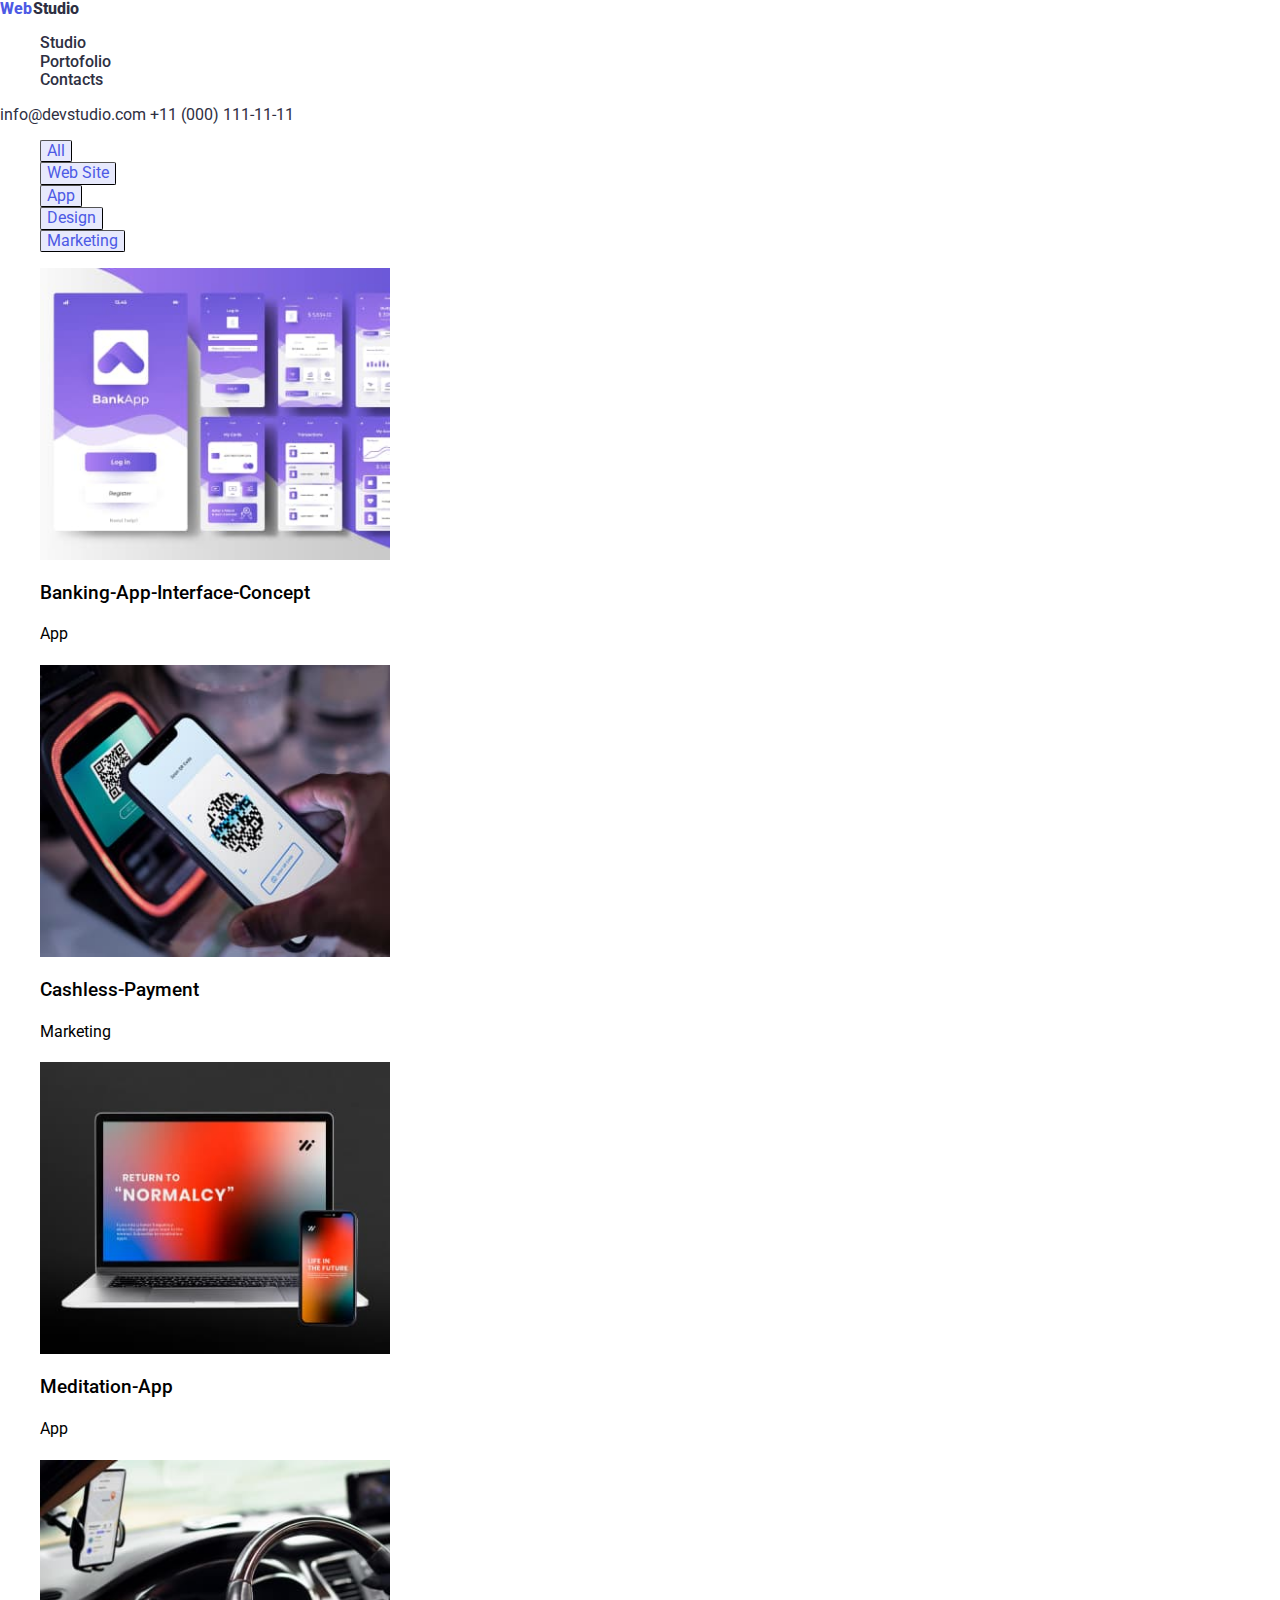
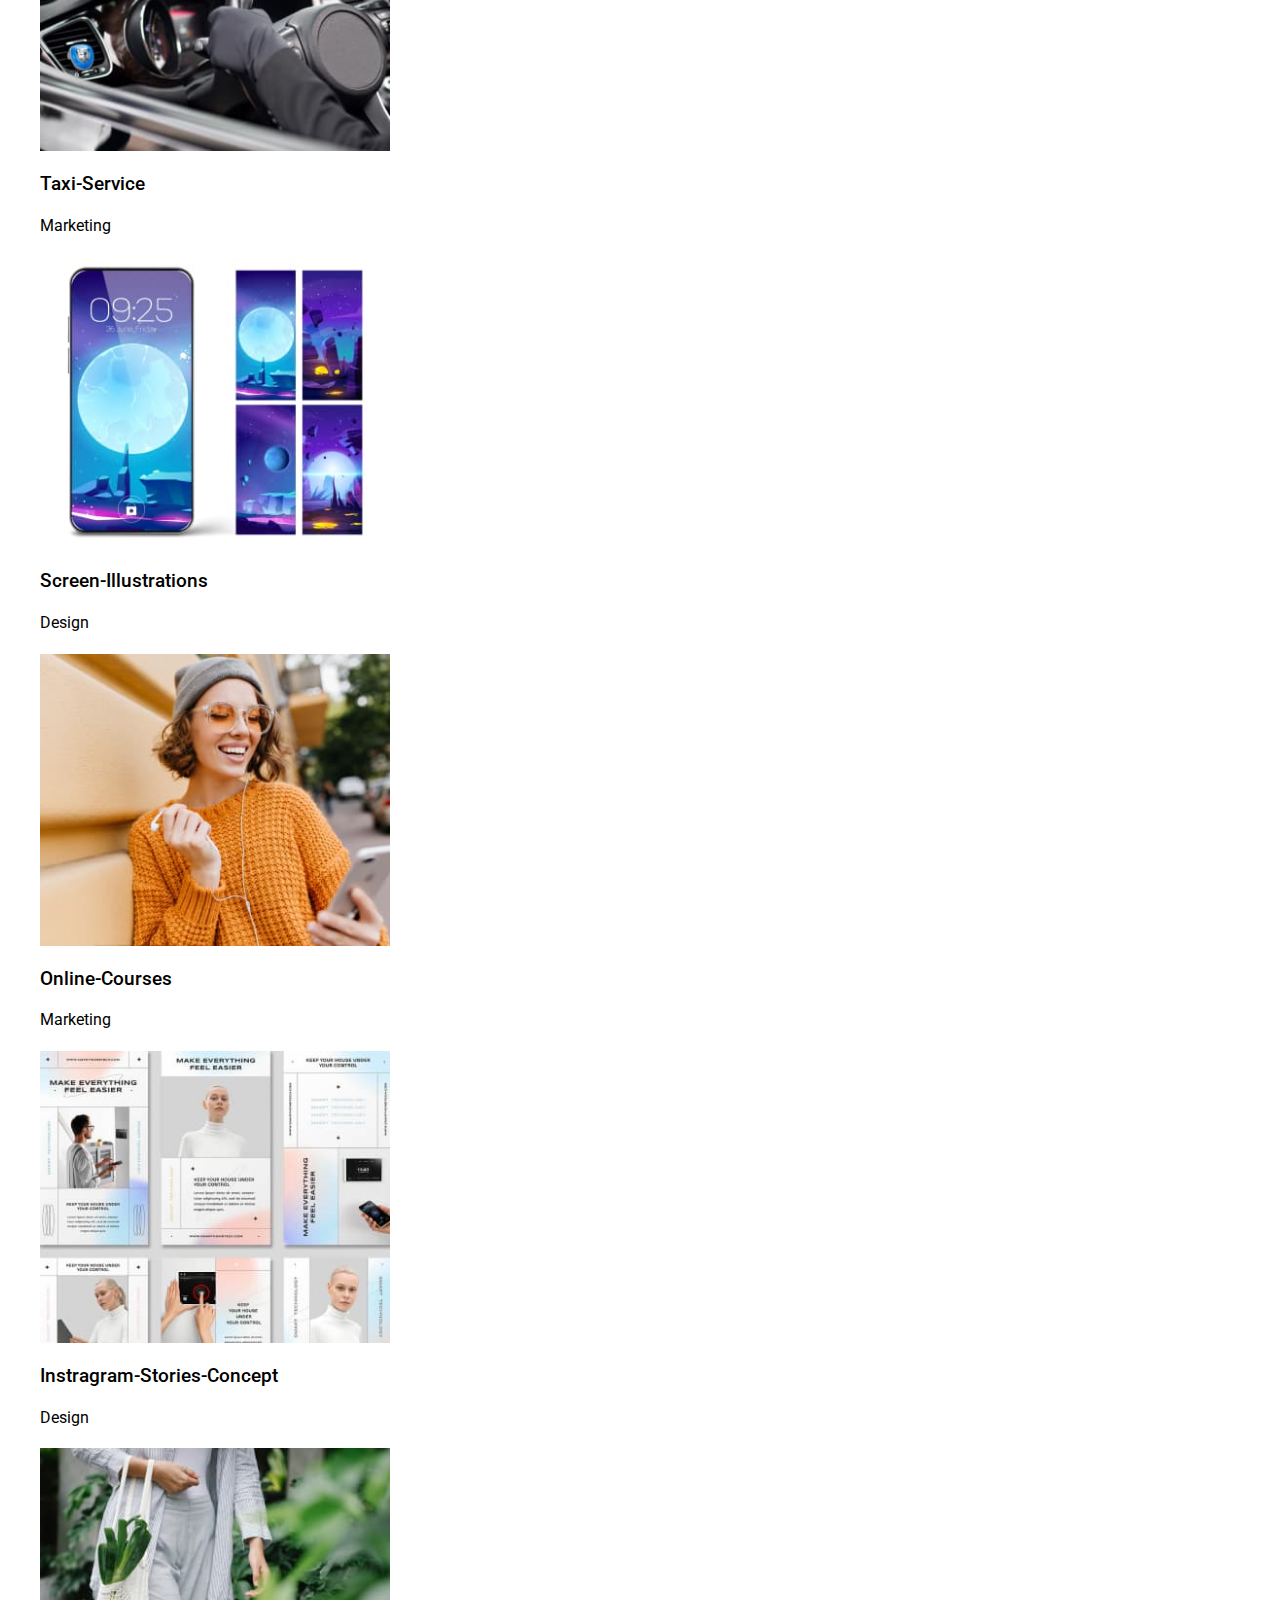
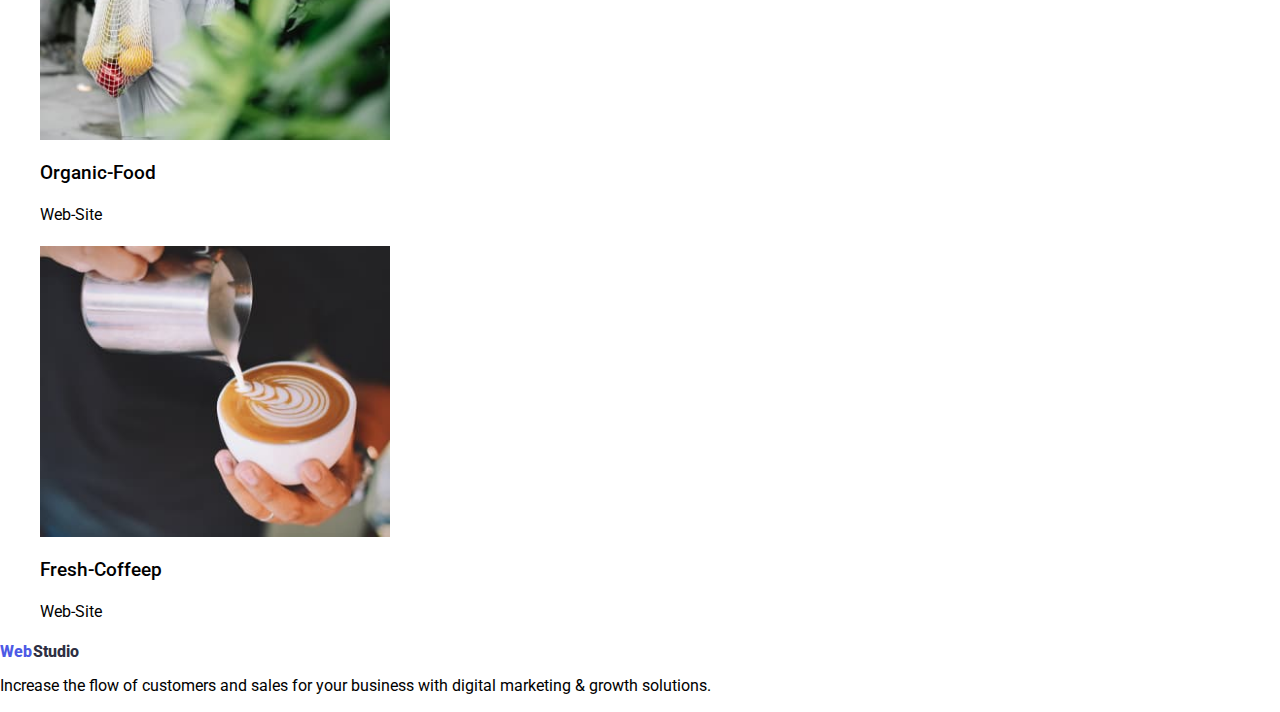
==== portfolio.html @ 665c450c "normalize added" ====
<!DOCTYPE html>
<html lang="en">
  <head>
    <meta charset="UTF-8" />
    <meta name="viewport" content="width=device-width, initial-scale=1.0" />
    <title>Portofoliu t2</title>
    <link rel="preconnect" href="https://fonts.googleapis.com" />
    <link rel="preconnect" href="https://fonts.gstatic.com" crossorigin />
    <link
      href="https://fonts.googleapis.com/css2?family=Raleway:ital,wght@0,100..900;1,100..900&family=Roboto:ital,wght@0,100;0,300;0,400;0,500;0,700;0,900;1,100;1,300;1,400;1,500;1,700;1,900&display=swap"
      rel="stylesheet"
    />
    <link rel="stylesheet" href="css/style.css" />
    <link rel="stylesheet" href="css/modern.normalize.css" />
  </head>
  <body>
    <header class="global-header">
      <a class="logo" href="index.html">
        <span class="web">Web</span>
        <span class="studio">Studio</span>
      </a>

      <nav>
        <ul class="nav-bar">
          <li><a href="index.html">Studio</a></li>
          <li><a href="portfolio.html">Portofolio</a></li>
          <li><a href="contacts.html">Contacts</a></li>
        </ul>
      </nav>

      <a class="a-contact" href="mailto:info@devstudio.com"
        >info@devstudio.com</a
      >
      <a class="a-contact" href="tel:+11(000)111-11-11">+11 (000) 111-11-11</a>
    </header>
    <main>
      <section>
        <ul>
          <li>
            <button class="button-category" type="button">All</button>
          </li>
          <li>
            <button class="button-category" type="button">Web Site</button>
          </li>
          <li>
            <button class="button-category" type="button">App</button>
          </li>
          <li>
            <button class="button-category" type="button">Design</button>
          </li>
          <li>
            <button class="button-category" type="button">Marketing</button>
          </li>
        </ul>
      </section>
      <section>
        <ul>
          <li>
            <img src="images/img(4)(1).jpg" alt="Banking" width="350" />
          </li>
          <li>
            <h3 class="h3-courses">Banking-App-Interface-Concept</h3>
          </li>
          <li>
            <h4 class="h4-clas">App</h4>
          </li>
          <li>
            <img src="images/img(5)(1).jpg" alt="Cashless" width="350" />
          </li>
          <li>
            <h3 class="h3-courses">Cashless-Payment</h3>
          </li>
          <li>
            <h4 class="h4-clas">Marketing</h4>
          </li>
          <li>
            <img src="images/img(6)(1).jpg" alt="Meditation" width="350" />
          </li>
          <li>
            <h3 class="h3-courses">Meditation-App</h3>
          </li>
          <li>
            <h4 class="h4-clas">App</h4>
          </li>
          <li>
            <img src="images/img(7)(1).jpg" alt="Taxi" width="350" />
          </li>
          <li>
            <h3 class="h3-courses">Taxi-Service</h3>
          </li>
          <li>
            <h4 class="h4-clas">Marketing</h4>
          </li>
          <li>
            <img src="images/img(8)(1).jpg" alt="Screen" width="350" />
          </li>
          <li>
            <h3 class="h3-courses">Screen-Illustrations</h3>
          </li>
          <li>
            <h4 class="h4-clas">Design</h4>
          </li>
          <li>
            <img src="images/img(9)(1).jpg" alt="Online" width="350" />
          </li>
          <li>
            <h3 class="h3-courses">Online-Courses</h3>
          </li>
          <li>
            <h4 class="h4-clas">Marketing</h4>
          </li>
          <li>
            <img src="images/img(10)(1).jpg" alt="Instragram" width="350" />
          </li>
          <li>
            <h3 class="h3-courses">Instragram-Stories-Concept</h3>
          </li>
          <li>
            <h4 class="h4-clas">Design</h4>
          </li>
          <li>
            <img src="images/img(11)(1).jpg" alt="Organic" width="350" />
          </li>
          <li>
            <h3 class="h3-courses">Organic-Food</h3>
          </li>
          <li>
            <h4 class="h4-clas">Web-Site</h4>
          </li>
          <li>
            <img src="images/img(12)(1).jpg" alt="Fresh" width="350" />
          </li>
          <li>
            <h3 class="h3-courses">Fresh-Coffeep</h3>
          </li>
          <li>
            <h4 class="h4-clas">Web-Site</h4>
          </li>
        </ul>
      </section>
    </main>
    <footer>
      <span class="web">Web</span>
      <span class="studio">Studio</span>
      <p class="p-desciption">
        Increase the flow of customers and sales for your business with digital
        marketing & growth solutions.
      </p>
    </footer>
  </body>
</html>
---- css/style.css ----
:root {
    color: #000000;
    --link-color-hover: black ;
    --heading-font-family:"Raleway", sans-serif;
    --text-font-family:"Roboto", sans-serif;
}

* {
    font-family: var(--text-font-family);
}

ul {
    list-style-type:none;
}

a {
    text-decoration: none;
    color: #2E2F42;
}

.global-header .main-nav a:hover {
    color: var(--link-color_hover): #000000
    cursor: pointer;
}

.button{
    background-color: #4D5AE5 ;
    /* Culoarea dorită când butonul este apăsat */
    color: white;
    /* Culoarea textului pentru contrast */
    border-width: 0.5px;
    cursor: pointer;
}

.web,
.studio{
    --heading-font-family: "Raleway", sans-serif;
    font-weight: 800;
    text-decoration: none;
    color: #000000;
   
}

.web{
    color: #4D5AE5;
}

.studio{
    color: #2E2F42;
    margin: -0.25%;
}

.nav-bar,
.nav-bar:visited{
    --text-font-family:"Roboto"sans-serif;
    font-weight: 500;
}

.a-contact{
    --text-font-family: "Roboto" sans-serif;
    font-weight: 400;
}

.h1-hero{
    --text-font-family: "Roboto" sans-serif;
    font-weight: 700;
}

.button-1,
.button-category:active{
    --text-font-family: "Roboto" sans-serif;
    color: white;
    font-weight: 500;
    background-color: #4D5AE5;
    border-radius: 2px;
    padding: 10 px;
}

.button-category{
    color: #4D5AE5;
    background-color: #E7E9FC;
    border-radius: 2px;
    border-width: 0.1px;
}

.h3-sections,
.h3-names,
.h3-courses{
    --text-font-family:"Roboto"sans-serif;
    font-weight: 500;
}

.p-desciption,
.h4-jobs,
.h4-clas{
    --text-font-family: "Roboto" sans-serif;
    font-weight: 400;
}

.h2-mission,
.h2-team{
    --text-font-family: "Roboto" sans-serif;
    font-weight: 700;
}

.h1,
.h2,
.h3,
.h4,
.h5,
.h6,
.p,
.ul {
    margin: 0;
    padding: 0;
    list-style: none;
}
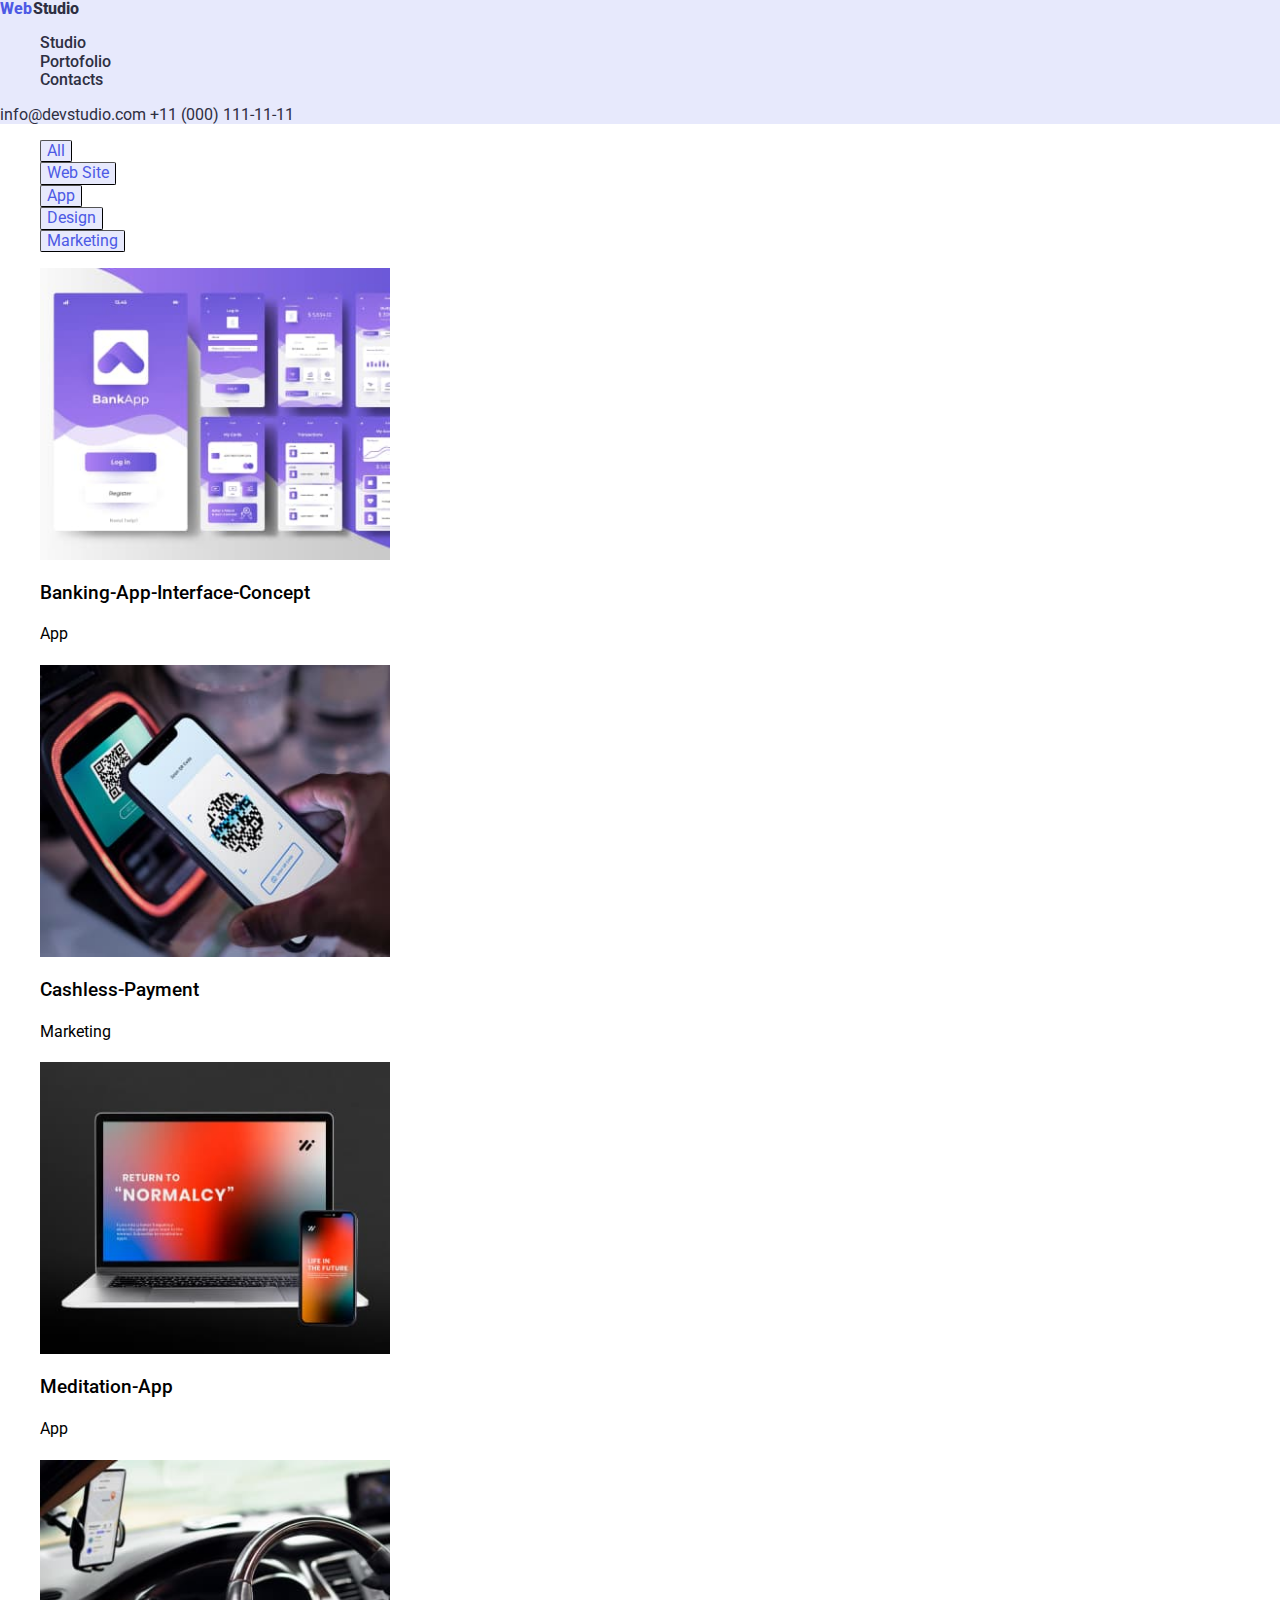
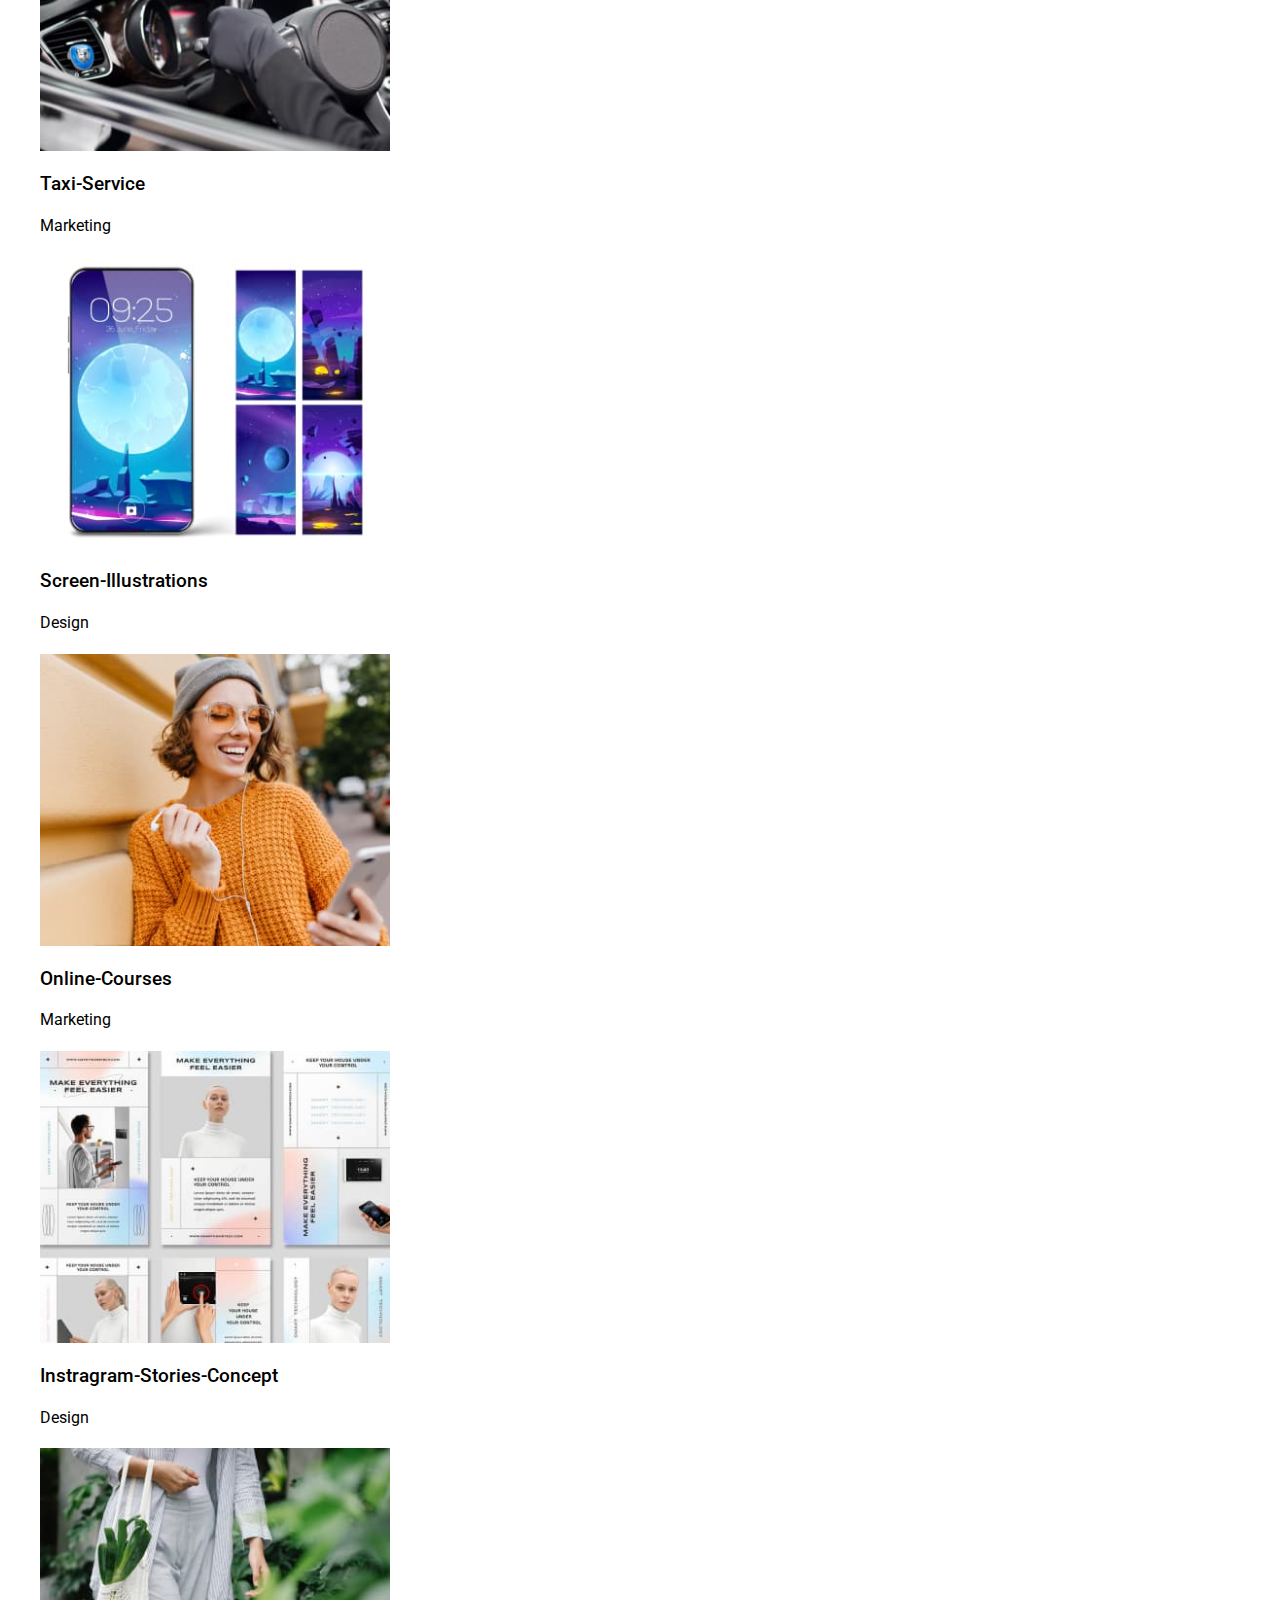
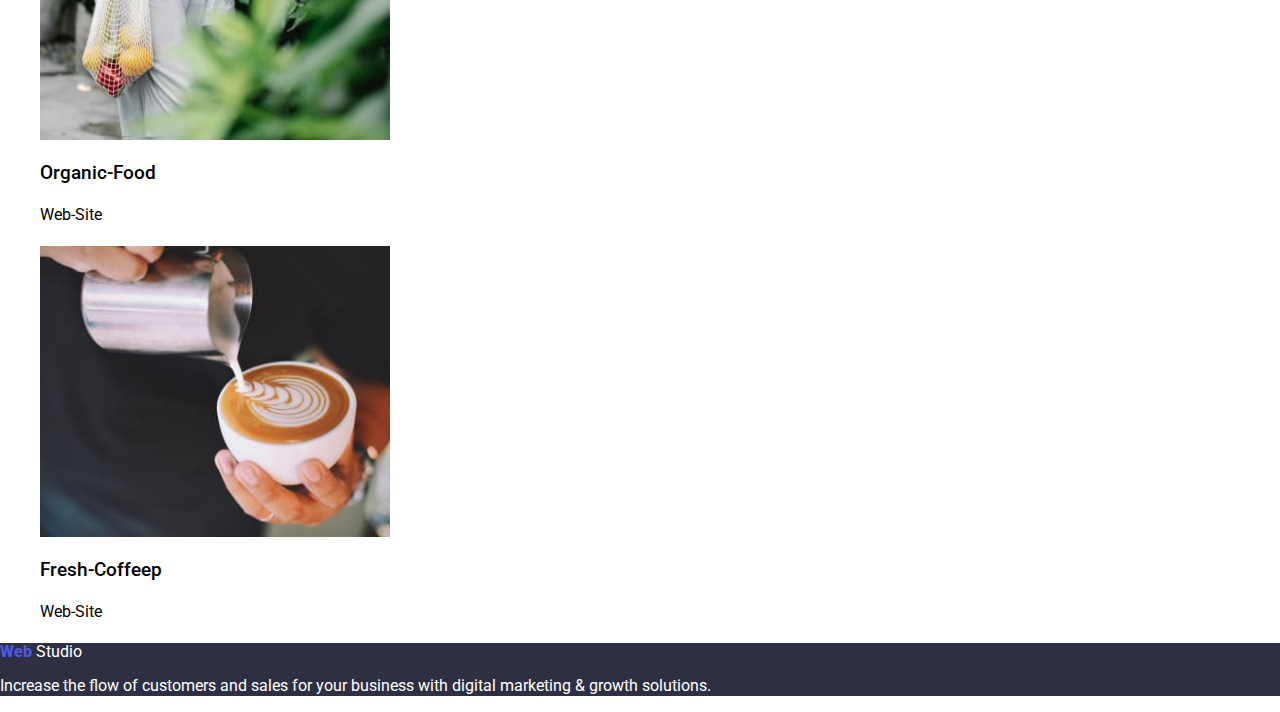
==== commit fb902761: "background addes" ====
--- a/portfolio.html
+++ b/portfolio.html
@@ -139,9 +139,9 @@
         </ul>
       </section>
     </main>
-    <footer>
+    <footer class="font-hero">
       <span class="web">Web</span>
-      <span class="studio">Studio</span>
+      <span class="studio-footer">Studio</span>
       <p class="p-desciption">
         Increase the flow of customers and sales for your business with digital
         marketing & growth solutions.
--- a/css/style.css
+++ b/css/style.css
@@ -64,6 +64,7 @@
 .h1-hero{
     --text-font-family: "Roboto" sans-serif;
     font-weight: 700;
+    color: white;
 }
 
 .button-1,
@@ -90,7 +91,10 @@
     font-weight: 500;
 }
 
-.p-desciption,
+.p-desciption{
+    color: white;
+}
+
 .h4-jobs,
 .h4-clas{
     --text-font-family: "Roboto" sans-serif;
@@ -114,4 +118,21 @@
     margin: 0;
     padding: 0;
     list-style: none;
+}
+
+.font-hero{
+    background-color: #2E2F42;
+}
+
+.studio-footer{
+    color: white;
+}
+
+.font-team{
+    background-color: #F4F4FD;
+}
+
+.index-header,
+.global-header{
+    background-color: #E7E9FC;
 }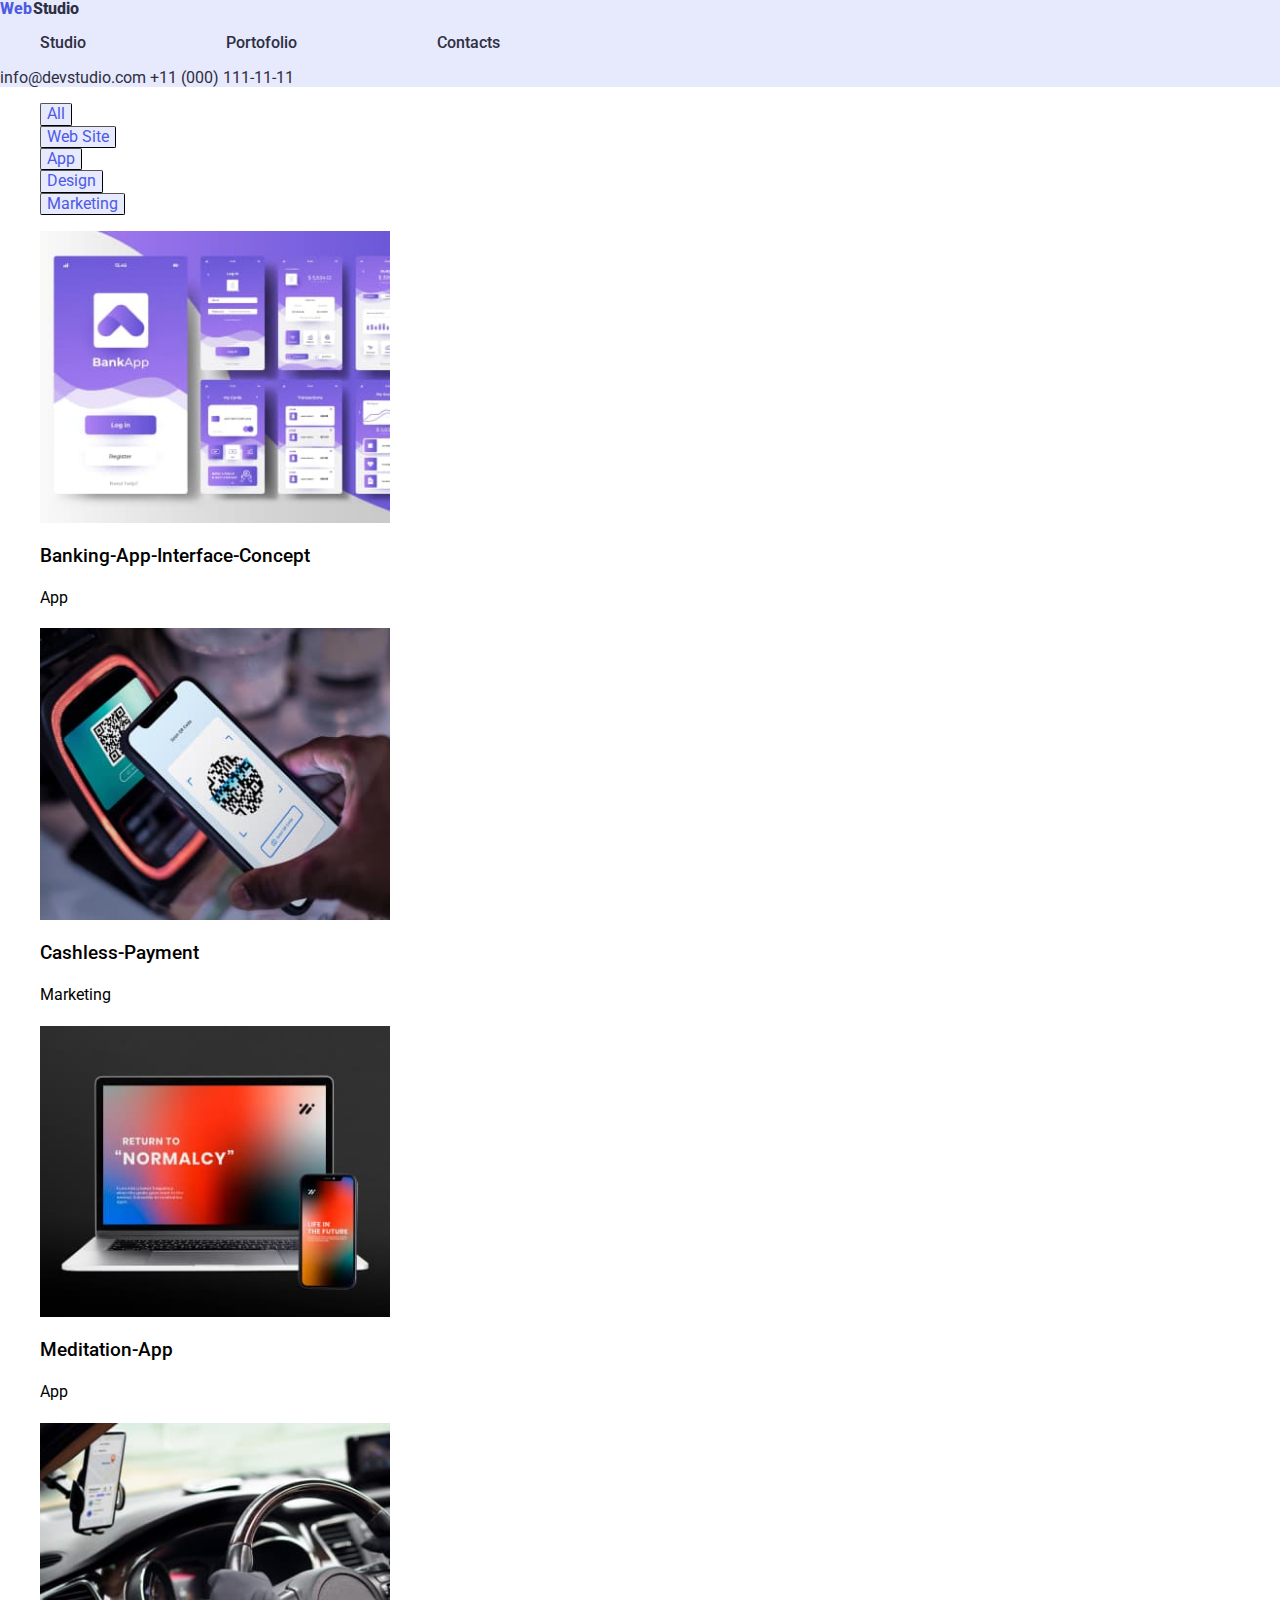
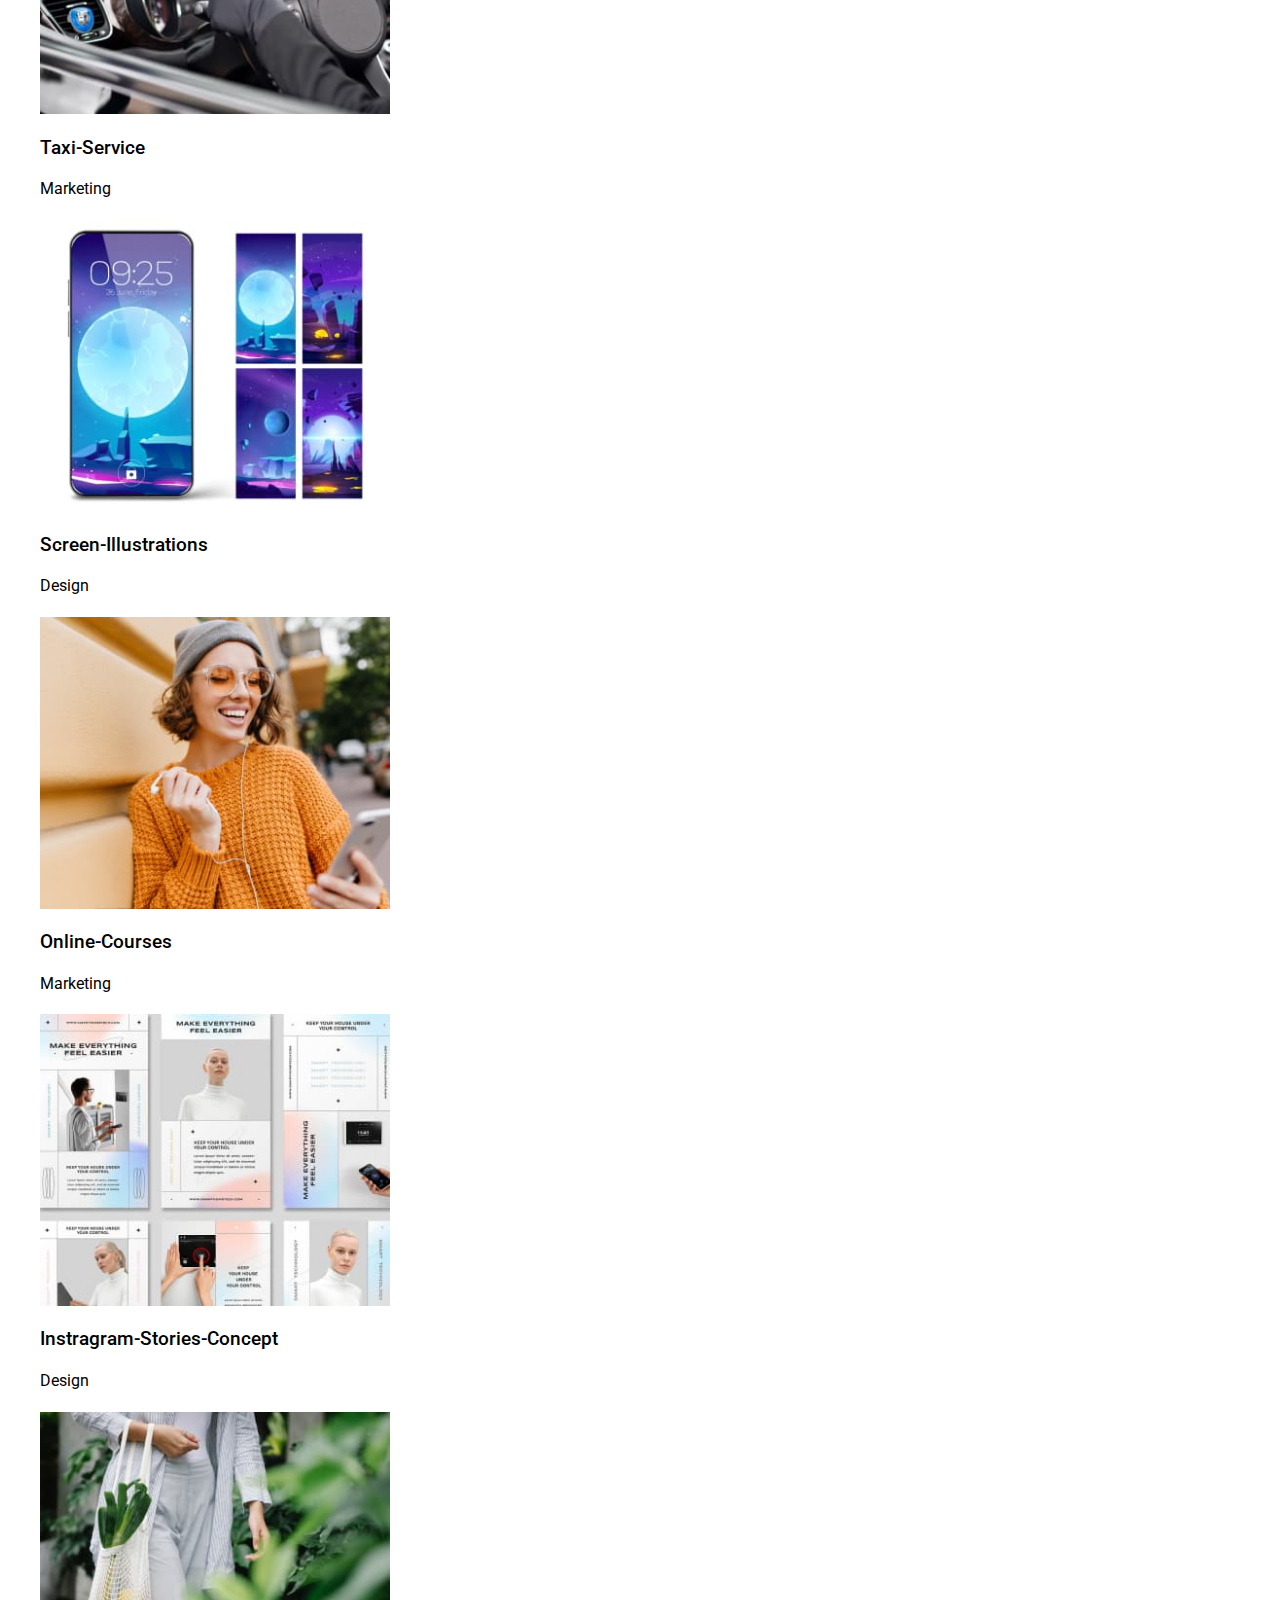
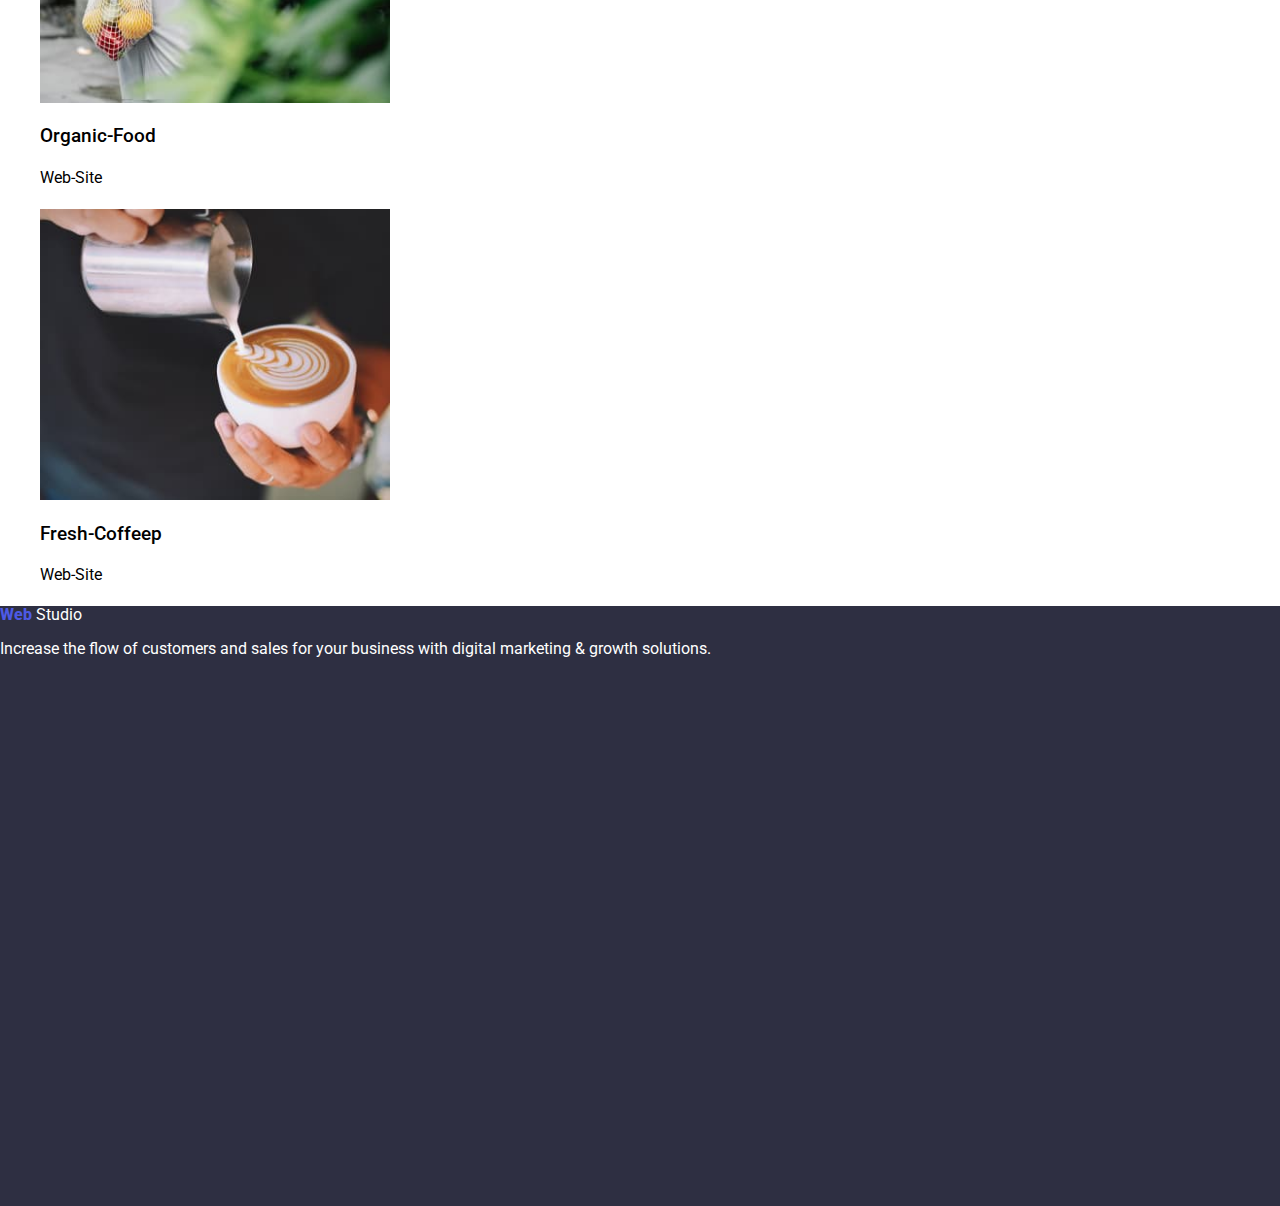
==== commit 876a3ced: "margins added" ====
--- a/portfolio.html
+++ b/portfolio.html
@@ -142,7 +142,7 @@
     <footer class="font-hero">
       <span class="web">Web</span>
       <span class="studio-footer">Studio</span>
-      <p class="p-desciption">
+      <p class="p-desciption-footer">
         Increase the flow of customers and sales for your business with digital
         marketing & growth solutions.
       </p>
--- a/css/style.css
+++ b/css/style.css
@@ -91,8 +91,12 @@
     font-weight: 500;
 }
 
-.p-desciption{
-    color: white;
+.p-description{
+    color: black;
+    margin-top: 8px;
+}
+.p-desciption-footer{
+    color: rgb(255, 255, 255);
 }
 
 .h4-jobs,
@@ -122,6 +126,16 @@
 
 .font-hero{
     background-color: #2E2F42;
+    width: 1440px;
+    top: 72px;
+    height: 600px;
+}
+
+.font-footer{
+    background-color: #2E2F42;
+    width: 1440px;
+    top: 2280px;
+    height: 312px;
 }
 
 .studio-footer{
@@ -135,4 +149,46 @@
 .index-header,
 .global-header{
     background-color: #E7E9FC;
-}+}
+
+.index-header{
+    display: inline-flex;
+    justify-content: space-between;
+    width: 1440px;
+}
+
+.nav-bar{
+    display: inline-flex;
+    justify-content: space-between;
+    width: 500px;
+}
+
+.section-describe{
+    display: flex;
+    justify-content: center;
+    padding: 120px 156px;    
+}
+.container{
+    width: 1128px;
+}
+.describe{
+    display: flex;
+}
+.li-sub-hero{
+    margin: 24px;
+}
+
+.section-WAWD{
+    display: flex;
+    justify-content: center;
+}
+
+.WAWD-img{
+    display: inline-flex;
+}
+
+.li-WAWD{
+    margin: 24px;
+    margin-top: 72px;
+}
+
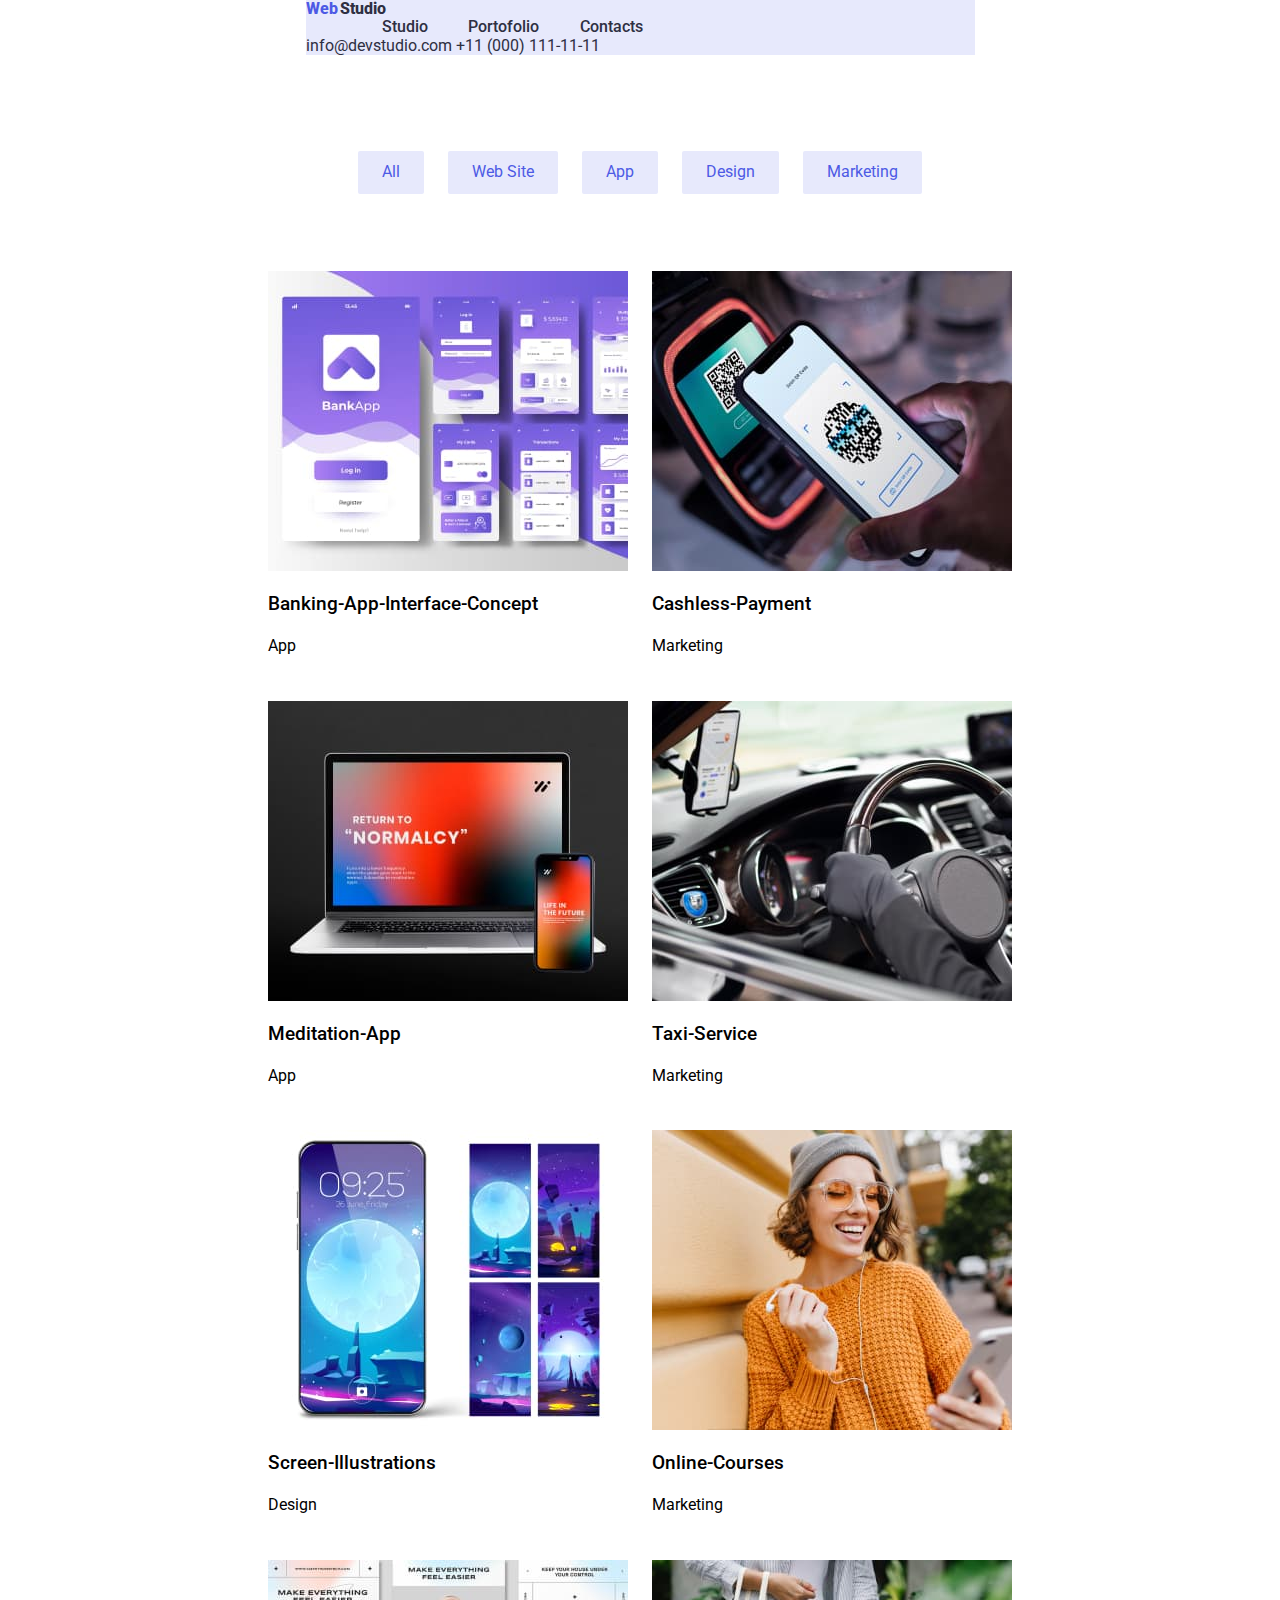
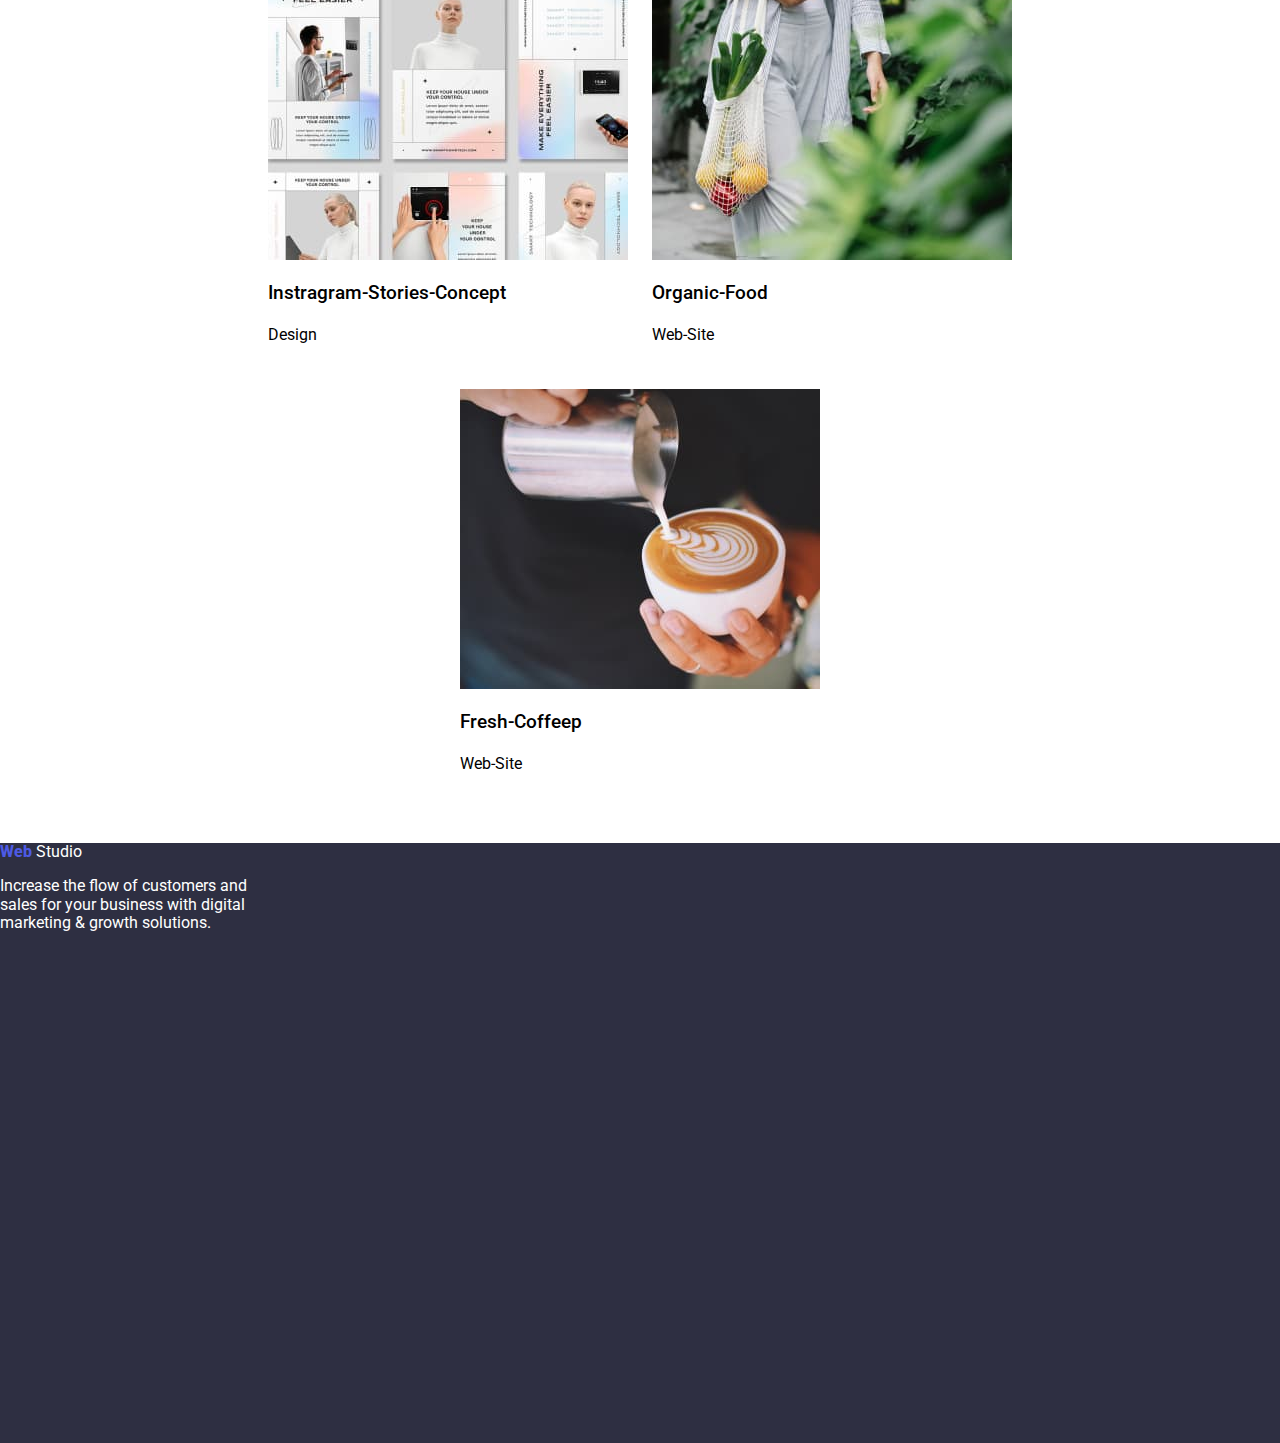
==== commit 2471bf9a: "portofolio hw 3 done,kinda" ====
--- a/portfolio.html
+++ b/portfolio.html
@@ -14,138 +14,154 @@
     <link rel="stylesheet" href="css/modern.normalize.css" />
   </head>
   <body>
-    <header class="global-header">
-      <a class="logo" href="index.html">
-        <span class="web">Web</span>
-        <span class="studio">Studio</span>
-      </a>
+    <div class="container-index">
+      <header class="global-header">
+        <a class="logo" href="index.html">
+          <span class="web">Web</span>
+          <span class="studio">Studio</span>
+        </a>
 
-      <nav>
-        <ul class="nav-bar">
-          <li><a href="index.html">Studio</a></li>
-          <li><a href="portfolio.html">Portofolio</a></li>
-          <li><a href="contacts.html">Contacts</a></li>
-        </ul>
-      </nav>
+        <nav>
+          <ul class="nav-bar">
+            <li><a href="index.html">Studio</a></li>
+            <li><a href="portfolio.html">Portofolio</a></li>
+            <li><a href="contacts.html">Contacts</a></li>
+          </ul>
+        </nav>
 
-      <a class="a-contact" href="mailto:info@devstudio.com"
-        >info@devstudio.com</a
-      >
-      <a class="a-contact" href="tel:+11(000)111-11-11">+11 (000) 111-11-11</a>
-    </header>
+        <a class="a-contact" href="mailto:info@devstudio.com"
+          >info@devstudio.com</a
+        >
+        <a class="a-contact" href="tel:+11(000)111-11-11"
+          >+11 (000) 111-11-11</a
+        >
+      </header>
+    </div>
     <main>
-      <section>
-        <ul>
-          <li>
+      <section class="section-courses">
+        <ul class="container-button">
+          <li class="container-lib">
             <button class="button-category" type="button">All</button>
           </li>
-          <li>
+          <li class="container-lib">
             <button class="button-category" type="button">Web Site</button>
           </li>
-          <li>
+          <li class="container-lib">
             <button class="button-category" type="button">App</button>
           </li>
-          <li>
+          <li class="container-lib">
             <button class="button-category" type="button">Design</button>
           </li>
-          <li>
+          <li class="container-lib">
             <button class="button-category" type="button">Marketing</button>
           </li>
         </ul>
       </section>
-      <section>
-        <ul>
+      <section class="section-courses">
+        <ul class="container-courses">
           <li>
-            <img src="images/img(4)(1).jpg" alt="Banking" width="350" />
-          </li>
-          <li>
+            <img
+              src="images/img(4)(1).jpg"
+              alt="Banking"
+              width="360"
+              height="300"
+            />
             <h3 class="h3-courses">Banking-App-Interface-Concept</h3>
-          </li>
-          <li>
             <h4 class="h4-clas">App</h4>
           </li>
           <li>
-            <img src="images/img(5)(1).jpg" alt="Cashless" width="350" />
-          </li>
-          <li>
+            <img
+              src="images/img(5)(1).jpg"
+              alt="Cashless"
+              width="360"
+              height="300"
+            />
             <h3 class="h3-courses">Cashless-Payment</h3>
-          </li>
-          <li>
             <h4 class="h4-clas">Marketing</h4>
           </li>
           <li>
-            <img src="images/img(6)(1).jpg" alt="Meditation" width="350" />
-          </li>
-          <li>
+            <img
+              src="images/img(6)(1).jpg"
+              alt="Meditation"
+              width="360"
+              height="300"
+            />
             <h3 class="h3-courses">Meditation-App</h3>
-          </li>
-          <li>
             <h4 class="h4-clas">App</h4>
           </li>
           <li>
-            <img src="images/img(7)(1).jpg" alt="Taxi" width="350" />
-          </li>
-          <li>
+            <img
+              src="images/img(7)(1).jpg"
+              alt="Taxi"
+              width="360"
+              height="300"
+            />
             <h3 class="h3-courses">Taxi-Service</h3>
-          </li>
-          <li>
             <h4 class="h4-clas">Marketing</h4>
           </li>
           <li>
-            <img src="images/img(8)(1).jpg" alt="Screen" width="350" />
-          </li>
-          <li>
+            <img
+              src="images/img(8)(1).jpg"
+              alt="Screen"
+              width="360"
+              height="300"
+            />
             <h3 class="h3-courses">Screen-Illustrations</h3>
-          </li>
-          <li>
             <h4 class="h4-clas">Design</h4>
           </li>
           <li>
-            <img src="images/img(9)(1).jpg" alt="Online" width="350" />
-          </li>
-          <li>
+            <img
+              src="images/img(9)(1).jpg"
+              alt="Online"
+              width="360"
+              height="300"
+            />
             <h3 class="h3-courses">Online-Courses</h3>
-          </li>
-          <li>
             <h4 class="h4-clas">Marketing</h4>
           </li>
           <li>
-            <img src="images/img(10)(1).jpg" alt="Instragram" width="350" />
-          </li>
-          <li>
+            <img
+              src="images/img(10)(1).jpg"
+              alt="Instragram"
+              width="360"
+              height="300"
+            />
             <h3 class="h3-courses">Instragram-Stories-Concept</h3>
-          </li>
-          <li>
             <h4 class="h4-clas">Design</h4>
           </li>
           <li>
-            <img src="images/img(11)(1).jpg" alt="Organic" width="350" />
-          </li>
-          <li>
+            <img
+              src="images/img(11)(1).jpg"
+              alt="Organic"
+              width="360"
+              height="300"
+            />
             <h3 class="h3-courses">Organic-Food</h3>
-          </li>
-          <li>
             <h4 class="h4-clas">Web-Site</h4>
           </li>
           <li>
-            <img src="images/img(12)(1).jpg" alt="Fresh" width="350" />
-          </li>
-          <li>
+            <img
+              src="images/img(12)(1).jpg"
+              alt="Fresh"
+              width="360"
+              height="300"
+            />
             <h3 class="h3-courses">Fresh-Coffeep</h3>
-          </li>
-          <li>
             <h4 class="h4-clas">Web-Site</h4>
           </li>
         </ul>
       </section>
     </main>
-    <footer class="font-hero">
-      <span class="web">Web</span>
-      <span class="studio-footer">Studio</span>
-      <p class="p-desciption-footer">
-        Increase the flow of customers and sales for your business with digital
-        marketing & growth solutions.
-      </p>
-    </footer>
+
+    <div class="container-footer">
+      <footer class="font-hero">
+        <span class="web">Web</span>
+        <span class="studio-footer">Studio</span>
+        <p class="p-desciption-footer">
+          Increase the flow of customers and sales for your business with
+          digital marketing & growth solutions.
+        </p>
+      </footer>
+    </div>
   </body>
 </html>
--- a/css/style.css
+++ b/css/style.css
@@ -65,6 +65,14 @@
     --text-font-family: "Roboto" sans-serif;
     font-weight: 700;
     color: white;
+    margin: 188px 472px 48px 472px;
+    width: 496px;
+    height: 120px;
+    display: flex;
+    justify-content: center;
+    align-items: center;
+    font-size: 56px;
+    text-align: center;
 }
 
 .button-1,
@@ -73,15 +81,22 @@
     color: white;
     font-weight: 500;
     background-color: #4D5AE5;
-    border-radius: 2px;
-    padding: 10 px;
+    border-radius: 4px;
+    padding: 10px;
+}
+
+.button-1{
+    margin: 0px 635px 188px 635px ;
+    width: 169px;
+    height: 56px;
 }
 
 .button-category{
     color: #4D5AE5;
     background-color: #E7E9FC;
     border-radius: 2px;
-    border-width: 0.1px;
+    padding: 12px 24px 12px 24px;
+    border: #9aa3ee;
 }
 
 .h3-sections,
@@ -91,12 +106,20 @@
     font-weight: 500;
 }
 
+.h3-sections{
+    margin-bottom: 8px;
+    margin-top: 0px;
+}
+
 .p-description{
     color: black;
     margin-top: 8px;
 }
 .p-desciption-footer{
     color: rgb(255, 255, 255);
+    height: 72px;
+    width: 264px;
+
 }
 
 .h4-jobs,
@@ -105,10 +128,11 @@
     font-weight: 400;
 }
 
-.h2-mission,
-.h2-team{
+.h2-mission{
     --text-font-family: "Roboto" sans-serif;
     font-weight: 700;
+    display: flex;
+    justify-content: center;
 }
 
 .h1,
@@ -124,6 +148,11 @@
     list-style: none;
 }
 
+.container-index{
+    display: flex;
+    justify-content: center;
+}
+
 .font-hero{
     background-color: #2E2F42;
     width: 1440px;
@@ -131,11 +160,27 @@
     height: 600px;
 }
 
+.container-hero{
+    justify-content: center;
+    align-content: center;
+    display: flex;
+    flex-wrap: wrap;
+    height: 600px;
+    flex-direction: column;
+
+}
+
+.container-upperhero{
+    display: flex;
+    justify-content: center;
+}
+
 .font-footer{
     background-color: #2E2F42;
     width: 1440px;
     top: 2280px;
     height: 312px;
+    padding: 100px 1020px 100px 156px
 }
 
 .studio-footer{
@@ -155,40 +200,131 @@
     display: inline-flex;
     justify-content: space-between;
     width: 1440px;
+    padding: 24px 156px;
 }
 
 .nav-bar{
     display: inline-flex;
     justify-content: space-between;
-    width: 500px;
-}
+    width: 261px;
+    margin: 0px 332px 0px 76px;
+    padding: 0px;
+}
+
+.mail{
+    margin-right:40px;
+}
+
 
 .section-describe{
     display: flex;
     justify-content: center;
-    padding: 120px 156px;    
+    margin: 120px 156px;    
 }
 .container{
     width: 1128px;
+    
 }
 .describe{
     display: flex;
+    padding: 0px;
 }
 .li-sub-hero{
-    margin: 24px;
+    width: 264px;
+}
+
+.lsh1,
+.lsh2,
+.lsh3{
+    margin-right: 24px;
+}
+
+.cont-mis{
+    display: flex;
+    justify-content: center;
 }
 
 .section-WAWD{
     display: flex;
     justify-content: center;
+    align-items: center;
 }
 
 .WAWD-img{
     display: inline-flex;
-}
-
-.li-WAWD{
-    margin: 24px;
-    margin-top: 72px;
-}
-
+    padding: 0px;
+}
+
+.li-WAWD1,
+.li-WAWD3{
+    margin: 72px 0px 120px 0px
+}
+.li-WAWD2{
+    margin: 72px 24px 120px 24px;
+}
+
+.team-list{
+    display: flex;
+    justify-content: center;
+    flex-wrap: wrap;
+    align-content: center;
+    gap: 24px;
+    padding: 0%;
+    margin: 72px 0px 120px 0px;
+}
+
+.container-team{
+    display: flex;
+    flex-wrap: wrap;
+    align-content: center;
+    gap: 24px;
+    margin: 72px 0px 120px;
+}
+
+.team-title{
+    display: flex;
+    justify-content: center;
+}
+
+.cont-details-img{
+    text-align: center;
+}
+
+  .container-footer{
+    display: flex;
+    justify-content: center;
+  }
+
+.container-button{
+    display: flex;
+    justify-content: center;
+    gap: 24px;
+    width: 586px;
+    height: 48px;
+    margin: 96px 168px 0px 168px;
+    padding: 0px;
+}
+
+.container-lib{
+    margin: 12px 24px 12px 24px;
+    font-size: 16px;
+    border-radius: 4px;
+    border: 1px;
+    margin: 0%;
+}
+
+.container-courses{
+    display: flex;    
+    justify-content: center;
+    align-content: center;
+    flex-wrap: wrap;
+    gap: 24px;
+    width: 1128px;
+    padding: 0%;
+    margin: 72px 156px 48px 156px;
+}
+
+.section-courses{
+    display: flex;
+    justify-content: center;
+}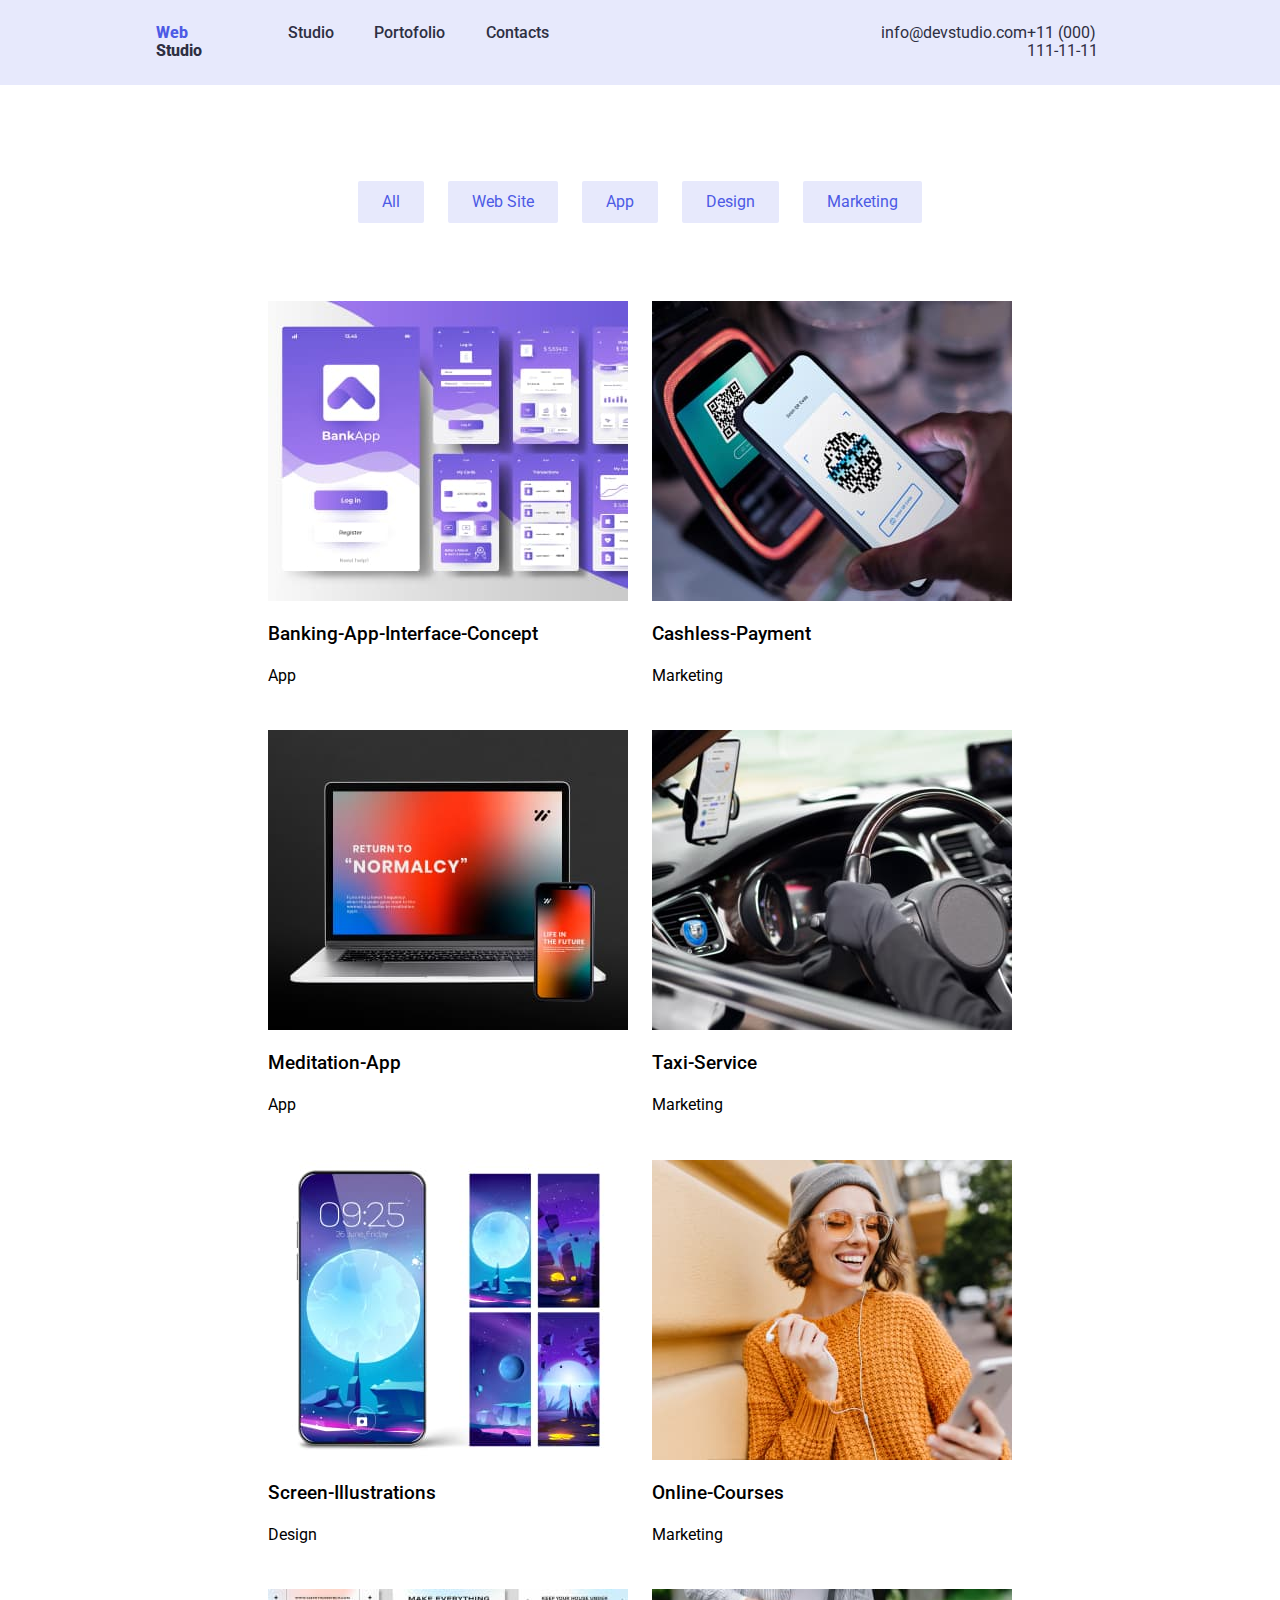
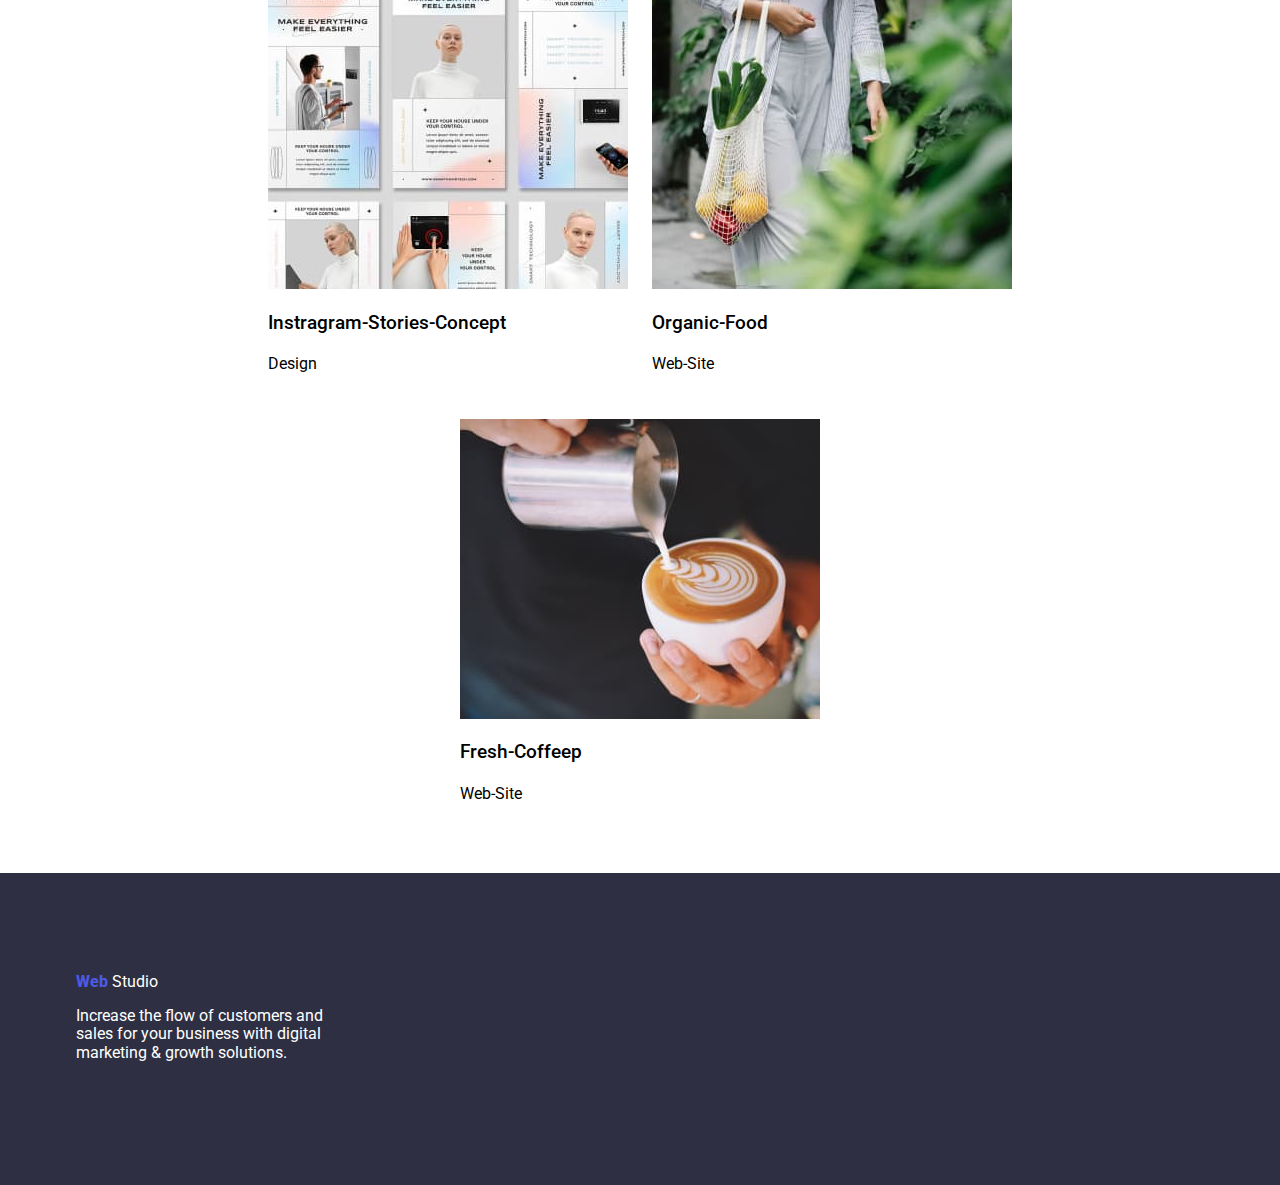
==== commit a0443e6a: "hw3 done 4ever" ====
--- a/portfolio.html
+++ b/portfolio.html
@@ -3,7 +3,7 @@
   <head>
     <meta charset="UTF-8" />
     <meta name="viewport" content="width=device-width, initial-scale=1.0" />
-    <title>Portofoliu t2</title>
+    <title>Portofoliu t3</title>
     <link rel="preconnect" href="https://fonts.googleapis.com" />
     <link rel="preconnect" href="https://fonts.gstatic.com" crossorigin />
     <link
--- a/css/style.css
+++ b/css/style.css
@@ -1,5 +1,5 @@
 :root {
-    color: #000000;
+    color: rgb(0, 0, 0);
     --link-color-hover: black ;
     --heading-font-family:"Raleway", sans-serif;
     --text-font-family:"Roboto", sans-serif;
@@ -89,6 +89,22 @@
     margin: 0px 635px 188px 635px ;
     width: 169px;
     height: 56px;
+}
+
+.button-1:hover,
+.button-category:hover{
+    cursor: pointer;
+}
+
+.button-1:active{
+    background-color: #ffffff;
+    color: #4D5AE5;
+}
+
+.button-category:active {
+    background-color: #4D5AE5;
+    color: #ffffff;
+    
 }
 
 .button-category{
@@ -157,6 +173,14 @@
     background-color: #2E2F42;
     width: 1440px;
     top: 72px;
+    height: 312px;
+    padding: 100px 1020px 100px 156px;
+}
+
+.font-hero-up{
+    background-color: #2E2F42;
+    width: 1440px;
+    top: 72px;
     height: 600px;
 }
 
@@ -188,15 +212,29 @@
 }
 
 .font-team{
-    background-color: #F4F4FD;
-}
-
-.index-header,
+    display: flex;
+    justify-content: center;;
+}
+
+.container-team{
+    display: flex;
+    justify-content: center;
+    width: 1440px;
+}
+
 .global-header{
     background-color: #E7E9FC;
 }
 
 .index-header{
+    display: inline-flex;
+    justify-content: space-between;
+    width: 1440px;
+    padding: 24px 156px;
+    border-color: #E7E9FC;
+}
+
+.global-header{
     display: inline-flex;
     justify-content: space-between;
     width: 1440px;
@@ -273,6 +311,21 @@
     margin: 72px 0px 120px 0px;
 }
 
+.div-team{
+    display: flex;
+    justify-content: center;
+    background-color: #F4F4FD;
+    display: flex;
+    flex-direction: column;
+    align-content: center;
+    width: 1440px;
+}
+
+.div-h2,
+.div-list-team{
+
+}
+
 .container-team{
     display: flex;
     flex-wrap: wrap;
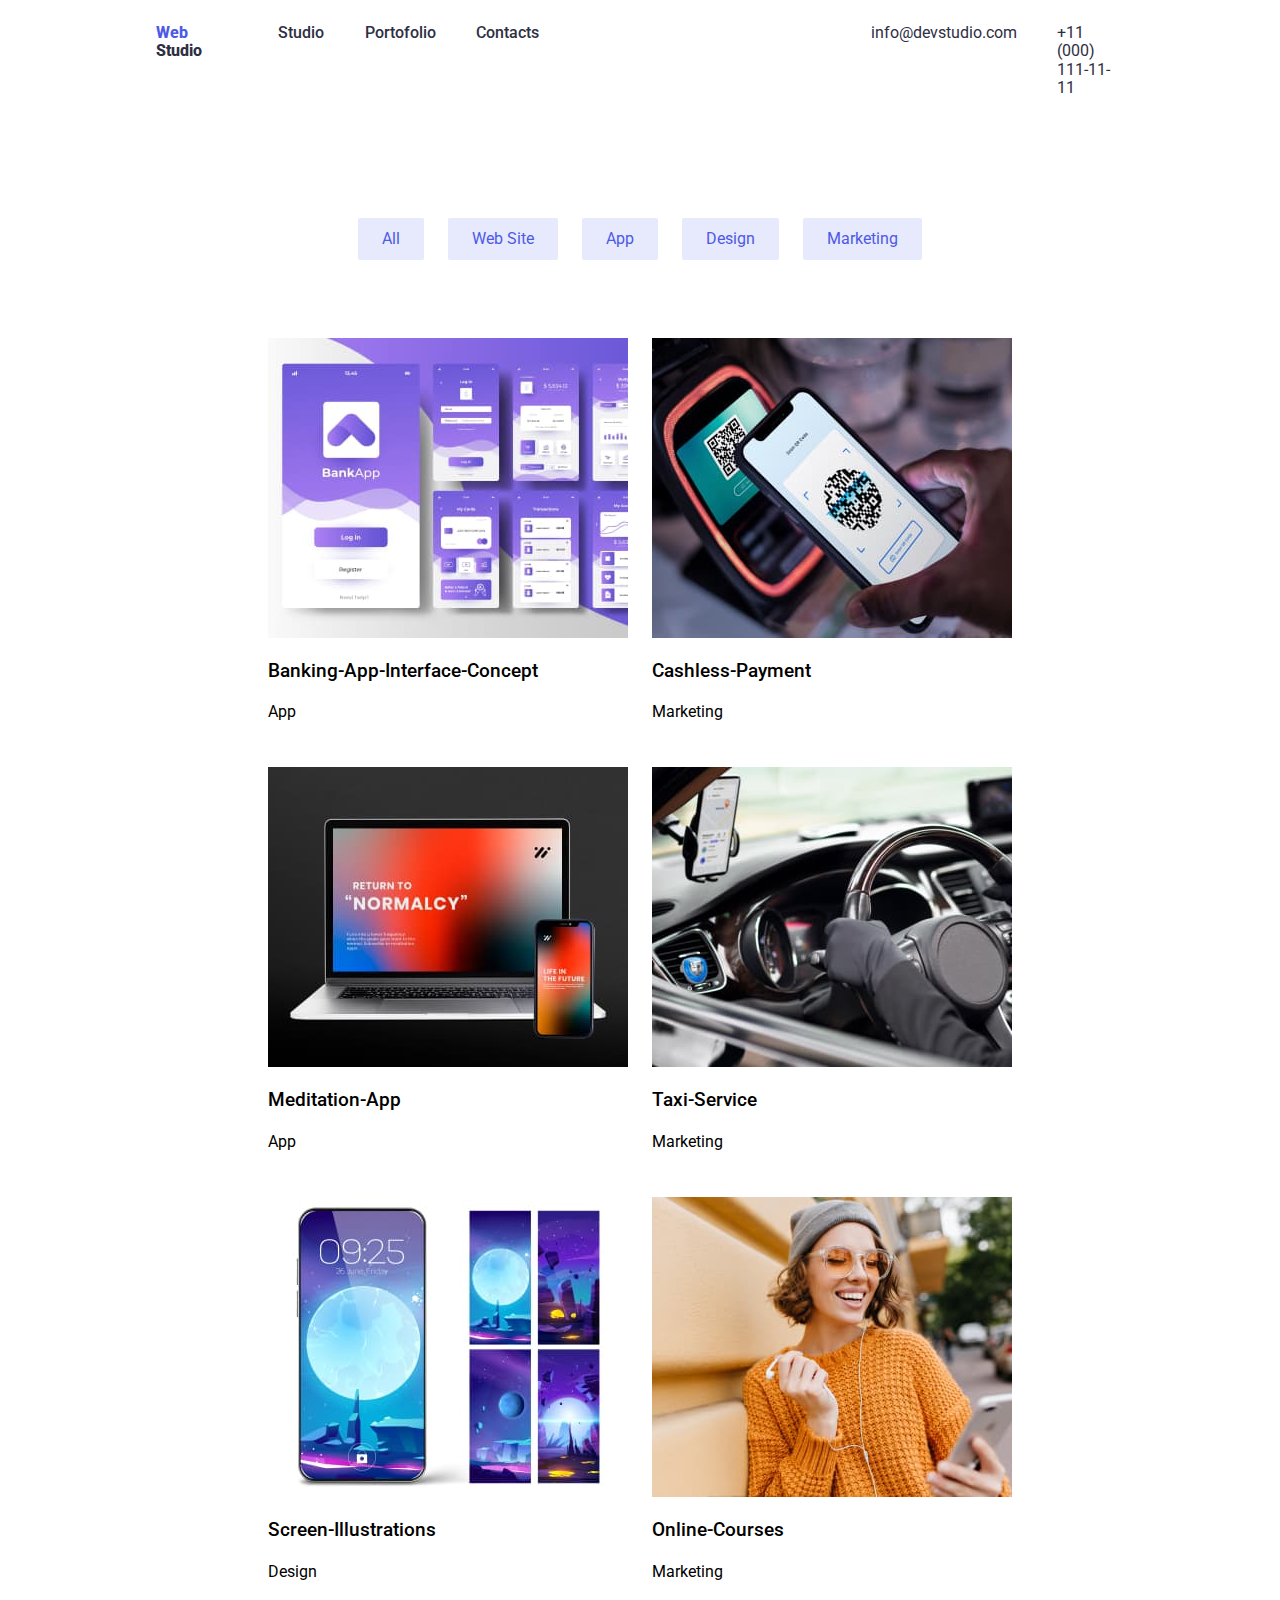
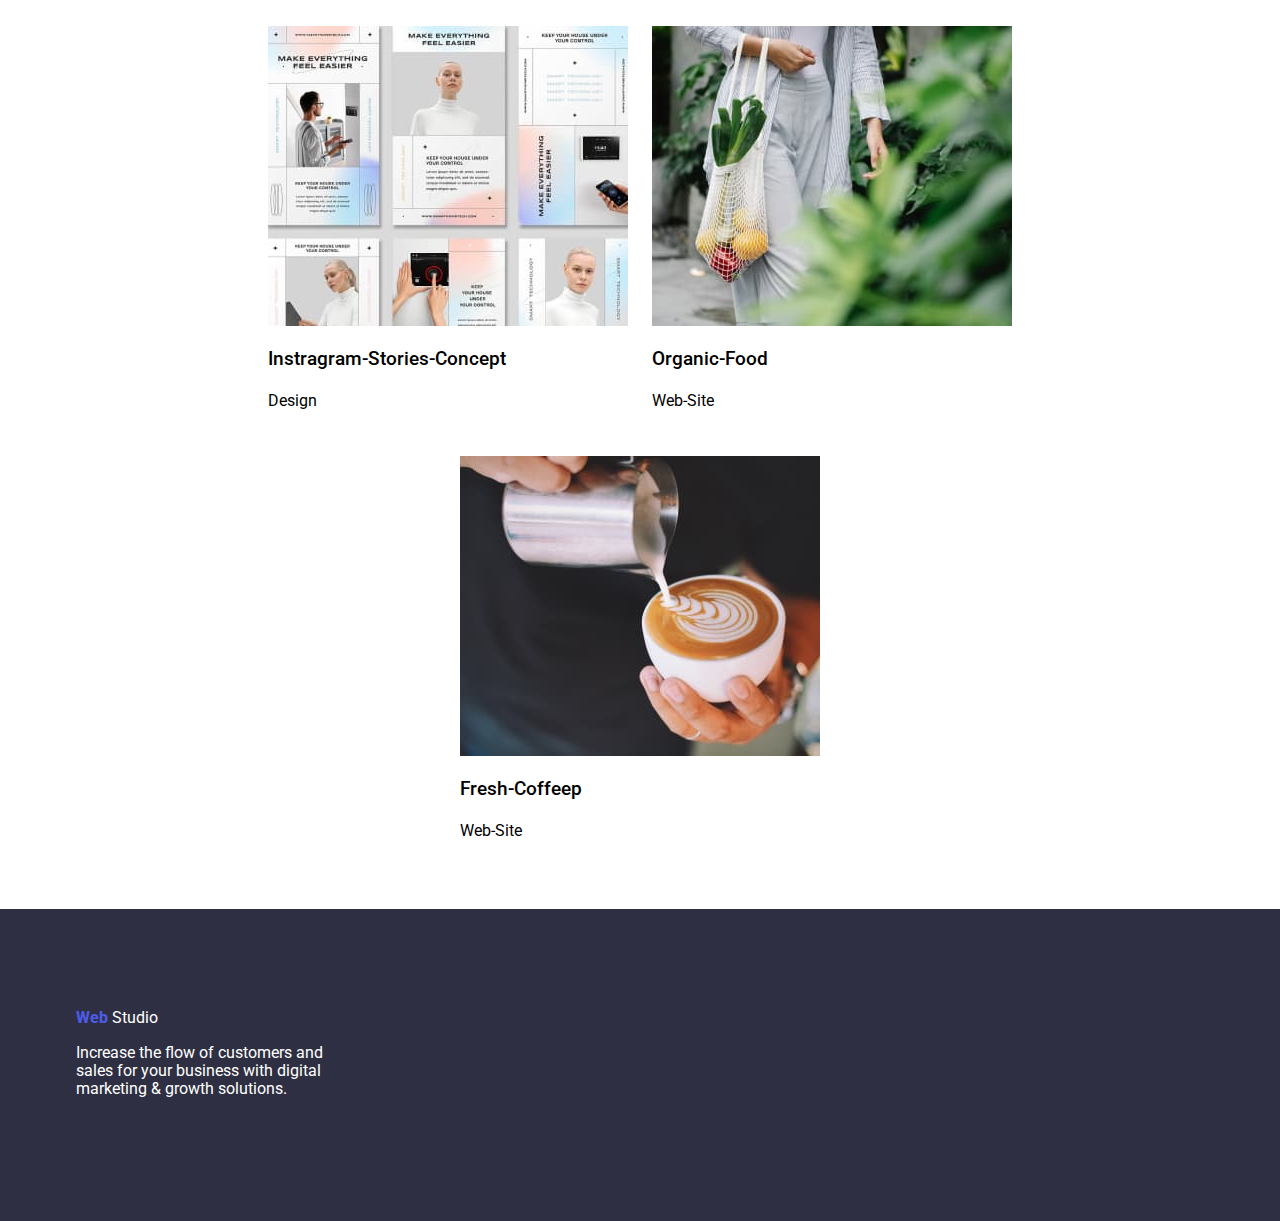
==== commit 23500093: "hw 3 done complete" ====
--- a/portfolio.html
+++ b/portfolio.html
@@ -29,10 +29,10 @@
           </ul>
         </nav>
 
-        <a class="a-contact" href="mailto:info@devstudio.com"
+        <a class="a-contact mail" href="mailto:info@devstudio.com"
           >info@devstudio.com</a
         >
-        <a class="a-contact" href="tel:+11(000)111-11-11"
+        <a class="a-contact tel" href="tel:+11(000)111-11-11"
           >+11 (000) 111-11-11</a
         >
       </header>
--- a/css/style.css
+++ b/css/style.css
@@ -222,10 +222,6 @@
     width: 1440px;
 }
 
-.global-header{
-    background-color: #E7E9FC;
-}
-
 .index-header{
     display: inline-flex;
     justify-content: space-between;
